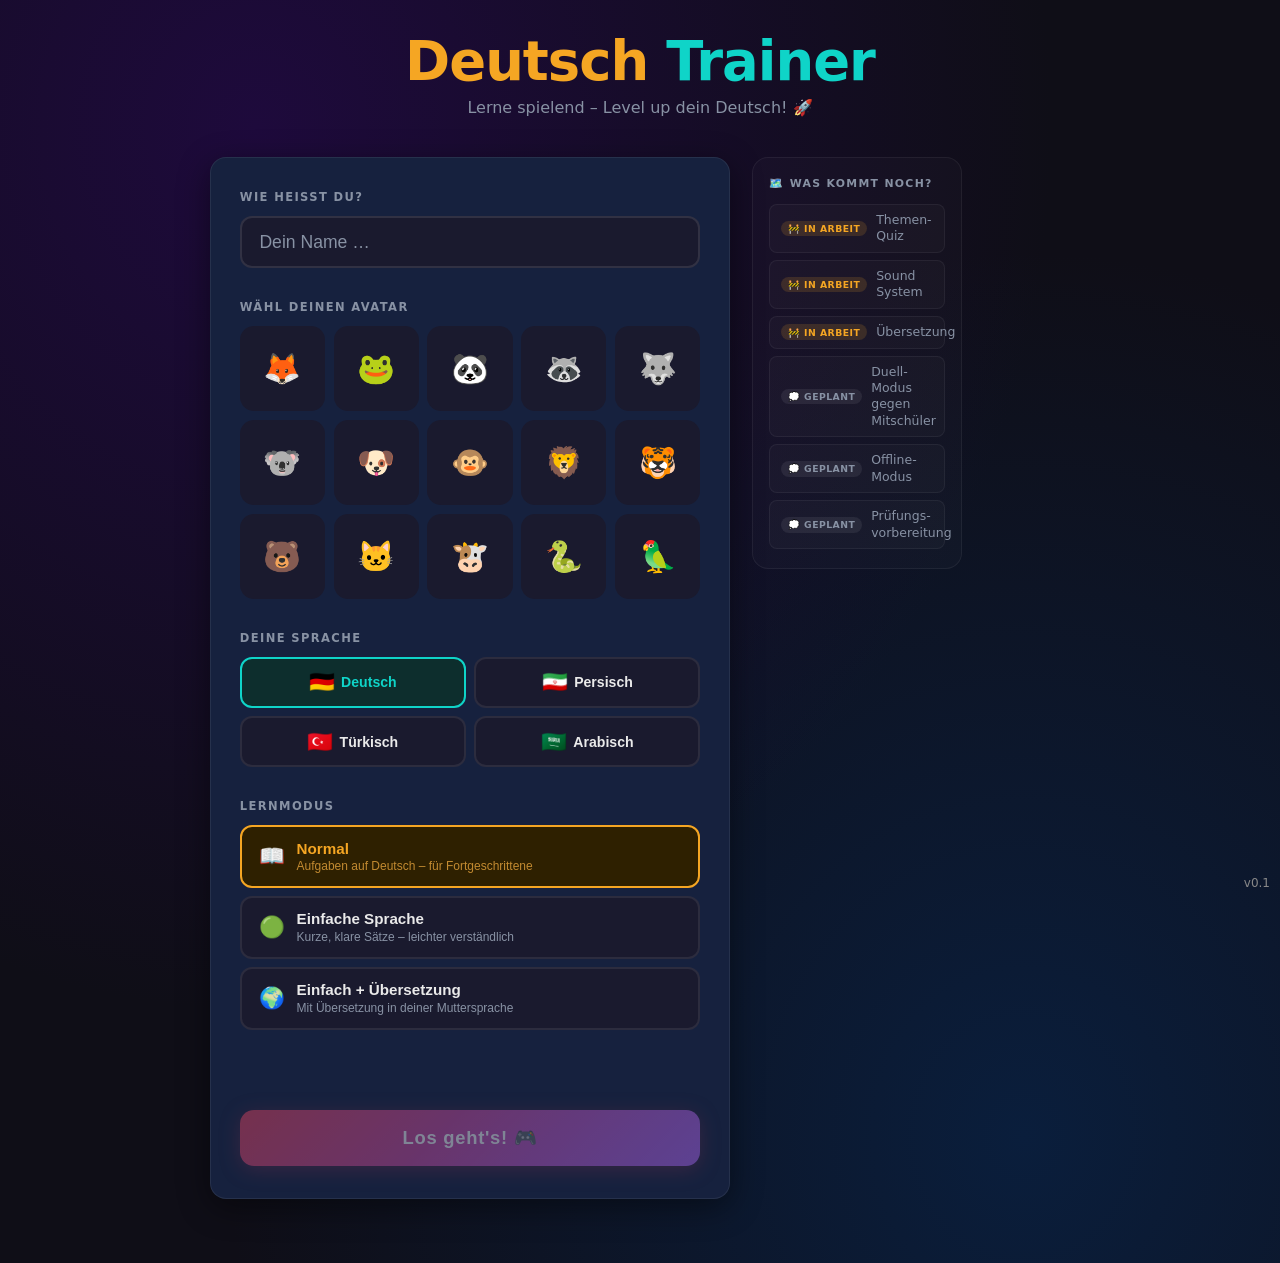
==== index.html @ 7c774718 "Add files via upload" ====
<!DOCTYPE html>
<html lang="de">
<head>
  <meta charset="UTF-8" />
  <meta name="viewport" content="width=device-width, initial-scale=1.0" />
  <title>Deutsch Trainer</title>
  <style>
    /* ── Reset & Basis ─────────────────────────────────────── */
    *, *::before, *::after { box-sizing: border-box; margin: 0; padding: 0; }

    .sr-only {
      position: absolute;
      width: 1px; height: 1px;
      padding: 0; margin: -1px;
      overflow: hidden;
      clip: rect(0,0,0,0);
      white-space: nowrap;
      border: 0;
    }

    :root {
      --c-bg:       #0f0e17;
      --c-surface:  #1a1a2e;
      --c-card:     #16213e;
      --c-accent1:  #e94560;
      --c-accent2:  #f5a623;
      --c-accent3:  #0fd4c8;
      --c-purple:   #a855f7;
      --c-text:     #eaeaea;
      --c-muted:    #8892a4;
      --radius:     16px;
      --shadow:     0 8px 32px rgba(0,0,0,.45);
    }

    body {
      min-height: 100vh;
      background: var(--c-bg);
      background-image:
        radial-gradient(ellipse at 20% 10%, #1e0a3c 0%, transparent 55%),
        radial-gradient(ellipse at 80% 90%, #0a1e3c 0%, transparent 55%);
      font-family: 'Segoe UI', system-ui, sans-serif;
      color: var(--c-text);
      display: flex;
      flex-direction: column;
      align-items: center;
      padding: 2rem 1rem 4rem;
    }

    /* ── Header ────────────────────────────────────────────── */
    .logo {
      font-size: clamp(2.2rem, 6vw, 3.4rem);
      font-weight: 900;
      letter-spacing: -1px;
      text-align: center;
      line-height: 1.1;
      margin-bottom: .4rem;
    }
    .logo span:nth-child(1) { color: var(--c-accent2); }
    .logo span:nth-child(2) { color: var(--c-accent1); }
    .logo span:nth-child(3) { color: var(--c-accent3); }

    .tagline {
      color: var(--c-muted);
      font-size: 1rem;
      margin-bottom: 2.5rem;
      text-align: center;
    }

    /* ── Karte ─────────────────────────────────────────────── */
    .card {
      background: var(--c-card);
      border: 1px solid rgba(255,255,255,.07);
      border-radius: var(--radius);
      box-shadow: var(--shadow);
      padding: 2rem 1.8rem;
      width: 100%;
      max-width: 520px;
      display: flex;
      flex-direction: column;
      gap: 2rem;
    }

    /* ── Abschnitt ─────────────────────────────────────────── */
    .section-label {
      font-size: .72rem;
      font-weight: 700;
      letter-spacing: .12em;
      text-transform: uppercase;
      color: var(--c-muted);
      margin-bottom: .75rem;
    }

    /* ── Namensfeld ────────────────────────────────────────── */
    .name-wrap { position: relative; }

    #nameInput {
      width: 100%;
      padding: .85rem 1.1rem;
      border-radius: 12px;
      border: 2px solid rgba(255,255,255,.1);
      background: var(--c-surface);
      color: var(--c-text);
      font-size: 1.1rem;
      font-weight: 600;
      outline: none;
      transition: border-color .2s;
    }
    #nameInput:focus { border-color: var(--c-purple); }
    #nameInput::placeholder { color: var(--c-muted); font-weight: 400; }

    /* ── Avatar-Grid ───────────────────────────────────────── */
    .avatar-grid {
      display: grid;
      grid-template-columns: repeat(5, 1fr);
      gap: .55rem;
    }

    .avatar-btn {
      aspect-ratio: 1;
      border: 2.5px solid transparent;
      border-radius: 14px;
      background: var(--c-surface);
      font-size: 1.9rem;
      cursor: pointer;
      display: flex;
      align-items: center;
      justify-content: center;
      transition: transform .15s, border-color .15s, background .15s;
      position: relative;
      user-select: none;
    }
    .avatar-btn:hover { transform: scale(1.12); background: #212140; }
    .avatar-btn.selected {
      border-color: var(--c-purple);
      background: #2a1a50;
      box-shadow: 0 0 0 3px rgba(168,85,247,.25);
    }
    .avatar-btn.selected::after {
      content: '✓';
      position: absolute;
      top: 2px;
      right: 5px;
      font-size: .6rem;
      color: var(--c-purple);
      font-weight: 700;
    }

    /* ── Sprache ───────────────────────────────────────────── */
    .lang-grid {
      display: grid;
      grid-template-columns: repeat(2, 1fr);
      gap: .55rem;
    }

    .lang-btn {
      padding: .7rem .5rem;
      border-radius: 12px;
      border: 2px solid rgba(255,255,255,.08);
      background: var(--c-surface);
      color: var(--c-text);
      font-size: .88rem;
      font-weight: 600;
      cursor: pointer;
      display: flex;
      align-items: center;
      justify-content: center;
      gap: .4rem;
      transition: border-color .15s, background .15s, transform .1s;
    }
    .lang-btn:hover { background: #212140; transform: translateY(-1px); }
    .lang-btn.selected {
      border-color: var(--c-accent3);
      background: #0d2e2d;
      color: var(--c-accent3);
    }
    .lang-flag { font-size: 1.3rem; }

    /* ── Modus ─────────────────────────────────────────────── */
    .modus-list {
      display: flex;
      flex-direction: column;
      gap: .5rem;
    }

    .modus-btn {
      padding: .8rem 1.1rem;
      border-radius: 12px;
      border: 2px solid rgba(255,255,255,.08);
      background: var(--c-surface);
      color: var(--c-text);
      font-size: .95rem;
      font-weight: 600;
      cursor: pointer;
      display: flex;
      align-items: center;
      gap: .7rem;
      transition: border-color .15s, background .15s;
      text-align: left;
    }
    .modus-btn:hover { background: #212140; }
    .modus-btn.selected {
      border-color: var(--c-accent2);
      background: #2e2000;
      color: var(--c-accent2);
    }
    .modus-icon { font-size: 1.3rem; flex-shrink: 0; }
    .modus-desc {
      font-size: .75rem;
      font-weight: 400;
      color: var(--c-muted);
      margin-top: .15rem;
    }
    .modus-btn.selected .modus-desc { color: #c28a30; }
    .modus-text { display: flex; flex-direction: column; }

    /* ── Start-Button ──────────────────────────────────────── */
    #startBtn {
      width: 100%;
      padding: 1.05rem;
      border: none;
      border-radius: 14px;
      background: linear-gradient(135deg, var(--c-accent1), var(--c-purple));
      color: #fff;
      font-size: 1.15rem;
      font-weight: 800;
      letter-spacing: .04em;
      cursor: pointer;
      box-shadow: 0 4px 20px rgba(233,69,96,.35);
      transition: transform .15s, box-shadow .15s, opacity .15s;
      position: relative;
      overflow: hidden;
    }
    #startBtn::after {
      content: '';
      position: absolute;
      inset: 0;
      background: linear-gradient(135deg, transparent 40%, rgba(255,255,255,.12));
    }
    #startBtn:hover { transform: translateY(-2px); box-shadow: 0 8px 28px rgba(233,69,96,.45); }
    #startBtn:active { transform: translateY(0); }
    #startBtn:disabled { opacity: .45; cursor: not-allowed; transform: none; }
    #startBtn.inaktiv  { opacity: .45; cursor: not-allowed; transform: none; }

    /* ── Fehler-Meldung ────────────────────────────────────── */
    #errorMsg {
      color: var(--c-accent1);
      font-size: .85rem;
      font-weight: 600;
      text-align: center;
      min-height: 1.2em;
    }

    /* ── Haupt-Layout (2 Spalten) ───────────────────────────── */
    .haupt-layout {
      display: flex;
      flex-direction: row;
      align-items: flex-start;
      gap: 1.4rem;
      width: 100%;
      max-width: 860px;
    }
    .haupt-layout .card {
      flex: 1;
      min-width: 0;
    }

    /* ── Roadmap-Panel ──────────────────────────────────────── */
    .roadmap-panel {
      flex-shrink: 0;
      width: 210px;
      background: rgba(255,255,255,.02);
      border: 1px solid rgba(255,255,255,.06);
      border-radius: var(--radius);
      padding: 1.2rem 1rem;
      position: sticky;
      top: 1.5rem;
    }
    .roadmap-titel {
      font-size: .68rem;
      font-weight: 700;
      letter-spacing: .12em;
      text-transform: uppercase;
      color: var(--c-muted);
      margin-bottom: .85rem;
    }
    .roadmap-liste {
      display: flex;
      flex-direction: column;
      gap: .45rem;
    }
    .roadmap-item {
      display: flex;
      align-items: center;
      gap: .55rem;
      background: rgba(255,255,255,.025);
      border: 1px solid rgba(255,255,255,.055);
      border-radius: 8px;
      padding: .45rem .65rem;
    }
    .roadmap-badge {
      font-size: .58rem;
      font-weight: 700;
      letter-spacing: .05em;
      text-transform: uppercase;
      border-radius: 99px;
      padding: .15rem .45rem;
      white-space: nowrap;
      flex-shrink: 0;
    }
    .badge-arbeit  { background: rgba(245,166,35,.15);  color: #f5a623; }
    .badge-geplant { background: rgba(255,255,255,.07); color: #8892a4; }
    .roadmap-label {
      font-size: .78rem;
      color: #8892a4;
      line-height: 1.3;
    }

    /* ── Responsiv ─────────────────────────────────────────── */
    @media (max-width: 680px) {
      .haupt-layout {
        flex-direction: column;
        align-items: stretch;
      }
      .roadmap-panel {
        width: auto;
        position: static;
      }
    }
    @media (max-width: 380px) {
      .avatar-grid { grid-template-columns: repeat(5, 1fr); gap: .35rem; }
      .avatar-btn  { font-size: 1.5rem; border-radius: 10px; }
    }
  </style>
</head>
<body>

  <div class="logo">
    <span>Deutsch</span><span>&nbsp;</span><span>Trainer</span>
  </div>
  <p class="tagline">Lerne spielend – Level up dein Deutsch! 🚀</p>

  <div class="haupt-layout">

    <!-- Linke Spalte: Formular ──────────────────────────────── -->
    <div class="card">

      <!-- ① Name ──────────────────────────────────────────────── -->
      <div>
        <p class="section-label">Wie heißt du?</p>
        <div class="name-wrap">
          <label for="nameInput" class="sr-only">Dein Name</label>
          <input
            id="nameInput"
            type="text"
            maxlength="20"
            placeholder="Dein Name …"
            autocomplete="off"
            spellcheck="false"
          />
        </div>
      </div>

      <!-- ② Avatar ────────────────────────────────────────────── -->
      <div>
        <p class="section-label">Wähl deinen Avatar</p>
        <div class="avatar-grid" id="avatarGrid">
          <!-- wird per JS befüllt -->
        </div>
      </div>

      <!-- ③ Sprache ────────────────────────────────────────────── -->
      <div>
        <p class="section-label">Deine Sprache</p>
        <div class="lang-grid" id="langGrid">
          <!-- wird per JS befüllt -->
        </div>
      </div>

      <!-- ④ Modus ──────────────────────────────────────────────── -->
      <div>
        <p class="section-label">Lernmodus</p>
        <div class="modus-list" id="modusList">
          <!-- wird per JS befüllt -->
        </div>
      </div>

      <!-- Fehler -->
      <p id="errorMsg"></p>

      <!-- ⑤ Start ──────────────────────────────────────────────── -->
      <button id="startBtn" class="inaktiv">Los geht's! 🎮</button>

    </div>

    <!-- Rechte Spalte: Roadmap ──────────────────────────────── -->
    <div class="roadmap-panel">
      <p class="roadmap-titel">🗺️ Was kommt noch?</p>
      <div class="roadmap-liste">
        <div class="roadmap-item">
          <span class="roadmap-badge badge-arbeit">🚧 In Arbeit</span>
          <span class="roadmap-label">Themen-Quiz</span>
        </div>
        <div class="roadmap-item">
          <span class="roadmap-badge badge-arbeit">🚧 In Arbeit</span>
          <span class="roadmap-label">Sound System</span>
        </div>
        <div class="roadmap-item">
          <span class="roadmap-badge badge-arbeit">🚧 In Arbeit</span>
          <span class="roadmap-label">Übersetzung</span>
        </div>
        <div class="roadmap-item">
          <span class="roadmap-badge badge-geplant">💭 Geplant</span>
          <span class="roadmap-label">Duell-Modus gegen Mitschüler</span>
        </div>
        <div class="roadmap-item">
          <span class="roadmap-badge badge-geplant">💭 Geplant</span>
          <span class="roadmap-label">Offline-Modus</span>
        </div>
        <div class="roadmap-item">
          <span class="roadmap-badge badge-geplant">💭 Geplant</span>
          <span class="roadmap-label">Prüfungs&shy;vorbereitung</span>
        </div>
      </div>
    </div>

  </div>

  <script src="js/storage.js"></script>
  <script>
    // ── Daten ──────────────────────────────────────────────────
    const AVATARE = [
      { id: 'fuchs',     emoji: '🦊', label: 'Fuchs'    },
      { id: 'frosch',    emoji: '🐸', label: 'Frosch'   },
      { id: 'panda',     emoji: '🐼', label: 'Panda'    },
      { id: 'waschbaer', emoji: '🦝', label: 'Waschbär' },
      { id: 'wolf',      emoji: '🐺', label: 'Wolf'     },
      { id: 'koala',     emoji: '🐨', label: 'Koala'    },
      { id: 'hund',      emoji: '🐶', label: 'Hund'     },
      { id: 'affe',      emoji: '🐵', label: 'Affe'     },
      { id: 'loewe',     emoji: '🦁', label: 'Löwe'     },
      { id: 'tiger',     emoji: '🐯', label: 'Tiger'    },
      { id: 'baer',      emoji: '🐻', label: 'Bär'      },
      { id: 'katze',     emoji: '🐱', label: 'Katze'    },
      { id: 'kuh',       emoji: '🐮', label: 'Kuh'      },
      { id: 'schlange',  emoji: '🐍', label: 'Schlange' },
      { id: 'papagei',   emoji: '🦜', label: 'Papagei'  },
    ];

    const SPRACHEN = [
      { id: 'de', flag: '🇩🇪', label: 'Deutsch'  },
      { id: 'fa', flag: '🇮🇷', label: 'Persisch' },
      { id: 'tr', flag: '🇹🇷', label: 'Türkisch' },
      { id: 'ar', flag: '🇸🇦', label: 'Arabisch' },
    ];

    const MODI = [
      {
        id:    'normal',
        icon:  '📖',
        label: 'Normal',
        desc:  'Aufgaben auf Deutsch – für Fortgeschrittene',
      },
      {
        id:    'einfach',
        icon:  '🟢',
        label: 'Einfache Sprache',
        desc:  'Kurze, klare Sätze – leichter verständlich',
      },
      {
        id:    'tap',
        icon:  '🌍',
        label: 'Einfach + Übersetzung',
        desc:  'Mit Übersetzung in deiner Muttersprache',
      },
    ];

    // ── Zustand ────────────────────────────────────────────────
    let gewaehlterAvatar  = null;
    let gewaehlteSprache = 'de';
    let gewaehlterModus   = 'normal';

    // ── Elemente ───────────────────────────────────────────────
    const nameInput  = document.getElementById('nameInput');
    const errorMsg   = document.getElementById('errorMsg');
    const startBtn   = document.getElementById('startBtn');

    // ── Avatar-Grid rendern ────────────────────────────────────
    const avatarGrid = document.getElementById('avatarGrid');
    AVATARE.forEach(av => {
      const btn = document.createElement('button');
      btn.className   = 'avatar-btn';
      btn.textContent = av.emoji;
      btn.title       = av.label;
      btn.dataset.id  = av.id;
      btn.addEventListener('click', () => waehleAvatar(av.id));
      avatarGrid.appendChild(btn);
    });

    function waehleAvatar(id) {
      gewaehlterAvatar = id;
      avatarGrid.querySelectorAll('.avatar-btn').forEach(b => {
        b.classList.toggle('selected', b.dataset.id === id);
      });
      pruefeFormular();
    }

    // ── Sprach-Grid rendern ────────────────────────────────────
    const langGrid = document.getElementById('langGrid');
    SPRACHEN.forEach(sp => {
      const btn = document.createElement('button');
      btn.className   = 'lang-btn' + (sp.id === 'de' ? ' selected' : '');
      btn.dataset.id  = sp.id;
      btn.innerHTML   = `<span class="lang-flag">${sp.flag}</span>${sp.label}`;
      btn.addEventListener('click', () => waehleSprache(sp.id));
      langGrid.appendChild(btn);
    });

    function waehleSprache(id) {
      gewaehlteSprache = id;
      langGrid.querySelectorAll('.lang-btn').forEach(b => {
        b.classList.toggle('selected', b.dataset.id === id);
      });
    }

    // ── Modus-Liste rendern ────────────────────────────────────
    const modusList = document.getElementById('modusList');
    MODI.forEach(m => {
      const btn = document.createElement('button');
      btn.className   = 'modus-btn' + (m.id === 'normal' ? ' selected' : '');
      btn.dataset.id  = m.id;
      btn.innerHTML   = `
        <span class="modus-icon">${m.icon}</span>
        <span class="modus-text">
          ${m.label}
          <span class="modus-desc">${m.desc}</span>
        </span>`;
      btn.addEventListener('click', () => waehleModus(m.id));
      modusList.appendChild(btn);
    });

    function waehleModus(id) {
      gewaehlterModus = id;
      modusList.querySelectorAll('.modus-btn').forEach(b => {
        b.classList.toggle('selected', b.dataset.id === id);
      });
    }

    // ── Formular-Validierung ───────────────────────────────────
    function pruefeFormular() {
      const nameOk   = nameInput.value.trim().length >= 2;
      const avatarOk = gewaehlterAvatar !== null;
      startBtn.classList.toggle('inaktiv', !(nameOk && avatarOk));
      if (nameInput.value.trim().length === 1) {
        errorMsg.textContent = 'Name muss mindestens 2 Zeichen haben.';
      } else {
        errorMsg.textContent = '';
      }
    }

    nameInput.addEventListener('input', pruefeFormular);

    // ── Vorhandene Daten laden ─────────────────────────────────
    (function ladeGespeicherteDaten() {
      try {
        const spieler = spielerLaden();
        if (spieler.name && spieler.name !== 'Spieler') {
          nameInput.value = spieler.name;
        }
        if (spieler.avatar && spieler.avatar !== 'default') {
          waehleAvatar(spieler.avatar);
        }
        const sprache = spracheLaden();
        waehleSprache(sprache.sprache || 'de');
        if (spieler.sprachModus) {
          waehleModus(spieler.sprachModus);
        }
        pruefeFormular();
      } catch (err) {
        console.error('[index] Fehler beim Laden der gespeicherten Daten:', err);
      }
    })();

    // ── Start ──────────────────────────────────────────────────
    console.log('[index] Click-Handler wird registriert …');
    startBtn.addEventListener('click', () => {
      console.log('[index] Button geklickt');
      const name = nameInput.value.trim();
      if (name.length < 2) {
        errorMsg.textContent = 'Bitte gib deinen Namen ein (mind. 2 Zeichen).';
        nameInput.focus();
        return;
      }
      if (!gewaehlterAvatar) {
        errorMsg.textContent = 'Bitte wähle einen Avatar aus!';
        return;
      }

      errorMsg.textContent = '';

      try {
        console.log('[index] Speichere …');
        spielerSpeichern({
          name,
          avatar:      gewaehlterAvatar,
          sprachModus: gewaehlterModus,
        });
        spracheSpeichern({
          sprache: gewaehlteSprache,
          modus:   gewaehlterModus,
        });
        console.log('[index] Gespeichert! Weiterleitung zu app.html …');
      } catch (err) {
        console.error('[index] Fehler beim Speichern:', err);
        errorMsg.textContent = 'Fehler beim Speichern – bitte F12 → Console öffnen.';
        return;
      }

      startBtn.textContent = '⏳ Lade …';
      startBtn.disabled    = true;

      setTimeout(() => {
        window.location.href = 'app.html';
      }, 300);
    });
  </script>
  <span style="font-size:12px;color:#888;position:fixed;bottom:10px;right:10px;pointer-events:none;">v0.1</span>

</body>
</html>
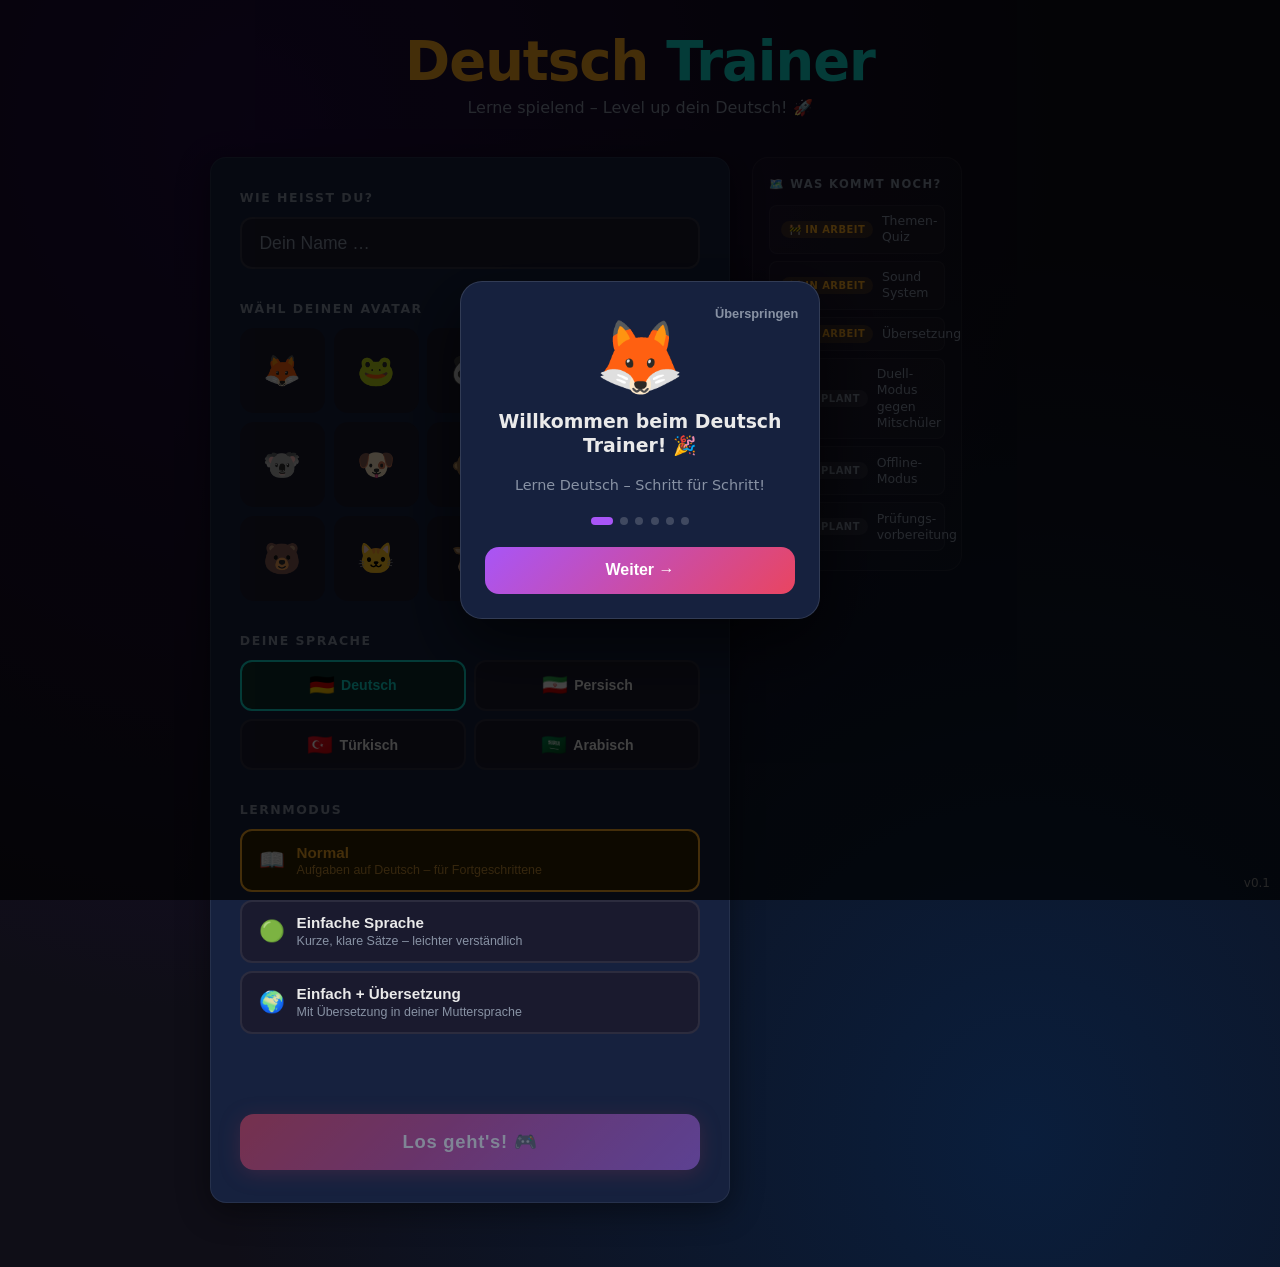
==== commit df0d95f7: "Add files via upload" ====
--- a/index.html
+++ b/index.html
@@ -34,6 +34,8 @@
 
     body {
       min-height: 100vh;
+      overflow-x: hidden;
+      -webkit-tap-highlight-color: transparent;
       background: var(--c-bg);
       background-image:
         radial-gradient(ellipse at 20% 10%, #1e0a3c 0%, transparent 55%),
@@ -82,7 +84,7 @@
 
     /* ── Abschnitt ─────────────────────────────────────────── */
     .section-label {
-      font-size: .72rem;
+      font-size: .78rem;
       font-weight: 700;
       letter-spacing: .12em;
       text-transform: uppercase;
@@ -205,7 +207,7 @@
     }
     .modus-icon { font-size: 1.3rem; flex-shrink: 0; }
     .modus-desc {
-      font-size: .75rem;
+      font-size: .78rem;
       font-weight: 400;
       color: var(--c-muted);
       margin-top: .15rem;
@@ -276,7 +278,7 @@
       top: 1.5rem;
     }
     .roadmap-titel {
-      font-size: .68rem;
+      font-size: .72rem;
       font-weight: 700;
       letter-spacing: .12em;
       text-transform: uppercase;
@@ -298,12 +300,12 @@
       padding: .45rem .65rem;
     }
     .roadmap-badge {
-      font-size: .58rem;
+      font-size: .62rem;
       font-weight: 700;
       letter-spacing: .05em;
       text-transform: uppercase;
       border-radius: 99px;
-      padding: .15rem .45rem;
+      padding: .2rem .5rem;
       white-space: nowrap;
       flex-shrink: 0;
     }
@@ -313,6 +315,160 @@
       font-size: .78rem;
       color: #8892a4;
       line-height: 1.3;
+    }
+
+    /* ── Tutorial Slides ────────────────────────────────────── */
+    #tut-overlay {
+      position: fixed; inset: 0;
+      background: rgba(0,0,0,.72);
+      z-index: 9000;
+      display: flex; align-items: center; justify-content: center;
+      padding: 1.5rem;
+      animation: tut-ein .3s ease;
+    }
+    @keyframes tut-ein { from { opacity: 0; } to { opacity: 1; } }
+
+    #tut-modal {
+      background: var(--c-card);
+      border: 1px solid rgba(255,255,255,.12);
+      border-radius: 22px;
+      padding: 1.8rem 1.5rem 1.5rem;
+      max-width: 360px; width: 100%;
+      display: flex; flex-direction: column; align-items: center;
+      gap: 1rem;
+      box-shadow: 0 24px 64px rgba(0,0,0,.65);
+      position: relative;
+    }
+    .tut-skip {
+      position: absolute; top: .6rem; right: .6rem;
+      background: none; border: none;
+      color: var(--c-muted); font-size: .8rem; font-weight: 600;
+      cursor: pointer; padding: .5rem .7rem; border-radius: 99px;
+      min-height: 44px; min-width: 44px;
+      display: inline-flex; align-items: center; justify-content: center;
+      transition: color .15s;
+    }
+    .tut-skip:hover { color: var(--c-text); }
+    .tut-emoji { font-size: 4.5rem; line-height: 1; margin-top: .6rem; }
+    .tut-titel {
+      font-size: 1.18rem; font-weight: 900;
+      text-align: center; line-height: 1.3;
+      color: var(--c-text);
+    }
+    .tut-desc {
+      font-size: .9rem; color: var(--c-muted);
+      text-align: center; line-height: 1.65;
+    }
+    .tut-dots { display: flex; gap: .45rem; margin-top: .2rem; }
+    .tut-dot {
+      height: 8px; border-radius: 99px;
+      background: rgba(255,255,255,.18); width: 8px;
+      transition: width .25s ease, background .25s ease;
+    }
+    .tut-dot.aktiv { width: 22px; background: var(--c-purple); }
+    .tut-weiter {
+      width: 100%; padding: .9rem;
+      border: none; border-radius: 14px;
+      background: linear-gradient(135deg, var(--c-purple), var(--c-accent1));
+      color: #fff; font-size: 1rem; font-weight: 800;
+      cursor: pointer; margin-top: .4rem;
+      transition: transform .15s, opacity .15s;
+    }
+    .tut-weiter:hover { transform: translateY(-1px); opacity: .9; }
+
+    /* ── Tutorial Slide 2 – Sprachauswahl ───────────────────── */
+    .tut-sprache {
+      width: 100%;
+      display: flex; flex-direction: column;
+      gap: .6rem;
+    }
+    .tut-sprache-intro {
+      font-size: .8rem; color: var(--c-muted);
+      text-align: center;
+    }
+    .tut-modi { display: flex; flex-direction: column; gap: .38rem; width: 100%; }
+    .tut-modi-karte {
+      display: flex; align-items: flex-start; gap: .55rem;
+      background: rgba(255,255,255,.05);
+      border: 1px solid rgba(255,255,255,.11);
+      border-radius: 10px;
+      padding: .5rem .65rem;
+    }
+    .tut-modi-icon { font-size: 1.1rem; flex-shrink: 0; line-height: 1.5; }
+    .tut-modi-titel { font-size: .82rem; font-weight: 700; color: var(--c-text); }
+    .tut-modi-desc {
+      font-size: .75rem; color: var(--c-muted);
+      margin-top: .08rem; line-height: 1.3;
+    }
+    .tut-flaggen-label {
+      font-size: .78rem; color: var(--c-muted);
+      text-align: center; margin-top: .1rem;
+    }
+    .tut-flaggen {
+      display: flex; justify-content: center;
+      gap: .35rem; width: 100%; flex-wrap: nowrap;
+    }
+    .tut-flag-btn {
+      flex: 1;
+      display: flex; flex-direction: column; align-items: center; gap: .15rem;
+      background: rgba(255,255,255,.06);
+      border: 1px solid rgba(255,255,255,.11);
+      border-radius: 9px;
+      padding: .4rem .1rem;
+    }
+    .tut-flag-emoji { font-size: 1.25rem; line-height: 1; }
+    .tut-flag-name {
+      font-size: .65rem; color: var(--c-muted);
+      font-weight: 600; white-space: nowrap;
+    }
+
+    /* ── Tutorial Slide – Themen-Quiz ──────────────────────── */
+    .tut-themen-slide #tut-modal {
+      border: 1.5px solid rgba(168,85,247,.45);
+      box-shadow: 0 0 28px rgba(168,85,247,.18), 0 0 60px rgba(168,85,247,.07);
+    }
+    .tut-themen-wrap {
+      width: 100%;
+      display: flex; flex-direction: column;
+      gap: .55rem;
+    }
+    .tut-themen-intro {
+      font-size: .8rem; color: var(--c-muted);
+      text-align: center; line-height: 1.4;
+    }
+    .tut-themen-grid {
+      display: grid;
+      grid-template-columns: repeat(3, 1fr);
+      gap: .4rem;
+      width: 100%;
+    }
+    .tut-themen-chip {
+      display: flex; flex-direction: column;
+      align-items: center; gap: .15rem;
+      border-radius: 10px;
+      padding: .5rem .25rem;
+      border: 1px solid rgba(255,255,255,.12);
+      text-align: center;
+    }
+    .tut-themen-chip-icon { font-size: 1.15rem; line-height: 1; }
+    .tut-themen-chip-name {
+      font-size: .68rem; font-weight: 700;
+      line-height: 1.2;
+    }
+    .tut-themen-chip:nth-child(1) { background: rgba(233,69,96,.12); color: #ff6b8a; }
+    .tut-themen-chip:nth-child(2) { background: rgba(15,212,200,.10); color: var(--c-accent3); }
+    .tut-themen-chip:nth-child(3) { background: rgba(245,166,35,.10); color: var(--c-accent2); }
+    .tut-themen-chip:nth-child(4) { background: rgba(168,85,247,.10); color: var(--c-purple); }
+    .tut-themen-chip:nth-child(5) { background: rgba(59,130,246,.10); color: #60a5fa; }
+    .tut-themen-chip:nth-child(6) { background: rgba(34,197,94,.10); color: #4ade80; }
+    .tut-themen-tipp {
+      font-size: .72rem; color: var(--c-muted);
+      text-align: center; line-height: 1.4;
+      margin-top: .15rem;
+      padding: .4rem .5rem;
+      background: rgba(168,85,247,.06);
+      border: 1px solid rgba(168,85,247,.18);
+      border-radius: 8px;
     }
 
     /* ── Responsiv ─────────────────────────────────────────── */
@@ -425,7 +581,7 @@
 
   </div>
 
-  <script src="js/storage.js"></script>
+  <script src="js/storage.js?v=0.2"></script>
   <script>
     // ── Daten ──────────────────────────────────────────────────
     const AVATARE = [
@@ -559,6 +715,9 @@
 
     nameInput.addEventListener('input', pruefeFormular);
 
+    // ── Migration zuerst ausführen ─────────────────────────────
+    if (typeof migrieren === 'function') migrieren();
+
     // ── Vorhandene Daten laden ─────────────────────────────────
     (function ladeGespeicherteDaten() {
       try {
@@ -622,8 +781,151 @@
         window.location.href = 'app.html';
       }, 300);
     });
+
+
+    // ── Tutorial Slides ───────────────────────────────────────
+    (function() {
+      if (localStorage.getItem('dt_tutorial')) return; // bereits gesehen
+
+      const SLIDES = [
+        {
+          emoji: '🦊',
+          titel: 'Willkommen beim Deutsch Trainer! 🎉',
+          desc:  'Lerne Deutsch – Schritt für Schritt!',
+        },
+        {
+          emoji:     '🌍',
+          titel:     'Wähle deine Sprache!',
+          hideEmoji: true,
+          html: `<div class="tut-sprache">
+            <p class="tut-sprache-intro">Deutsch lernen auf deiner Sprache!</p>
+            <div class="tut-modi">
+              <div class="tut-modi-karte">
+                <span class="tut-modi-icon">🎓</span>
+                <div>
+                  <div class="tut-modi-titel">Normal</div>
+                  <div class="tut-modi-desc">Für Deutsch-Muttersprachler</div>
+                </div>
+              </div>
+              <div class="tut-modi-karte">
+                <span class="tut-modi-icon">🟢</span>
+                <div>
+                  <div class="tut-modi-titel">Einfache Sprache</div>
+                  <div class="tut-modi-desc">Für Nicht-Muttersprachler – einfachere Erklärungen, kürzere Sätze</div>
+                </div>
+              </div>
+              <div class="tut-modi-karte">
+                <span class="tut-modi-icon">🌍</span>
+                <div>
+                  <div class="tut-modi-titel">+ Übersetzung</div>
+                  <div class="tut-modi-desc">Tippe auf jedes Wort und sieh die Übersetzung in deiner Sprache!</div>
+                </div>
+              </div>
+            </div>
+            <p class="tut-flaggen-label">Wähle unten deine Muttersprache:</p>
+            <div class="tut-flaggen">
+              <div class="tut-flag-btn"><span class="tut-flag-emoji">🇩🇪</span><span class="tut-flag-name">Deutsch</span></div>
+              <div class="tut-flag-btn"><span class="tut-flag-emoji">🇮🇷</span><span class="tut-flag-name">Persisch</span></div>
+              <div class="tut-flag-btn"><span class="tut-flag-emoji">🇹🇷</span><span class="tut-flag-name">Türkisch</span></div>
+              <div class="tut-flag-btn"><span class="tut-flag-emoji">🇸🇦</span><span class="tut-flag-name">Arabisch</span></div>
+            </div>
+          </div>`,
+        },
+        {
+          emoji: '⭐',
+          titel: 'Sammle XP und steige auf!',
+          desc:  'Je mehr du übst, desto höher dein Level!',
+        },
+        {
+          emoji: '❤️',
+          titel: 'Pass auf deine Herzen auf!',
+          desc:  'Bei 3 richtigen in Folge bekommst du ein Herz zurück!',
+        },
+        {
+          emoji:     '📚',
+          titel:     'Themen-Quiz – Gezielt üben!',
+          hideEmoji: true,
+          klasse:    'tut-themen-slide',
+          html: `<div class="tut-themen-wrap">
+            <p class="tut-themen-intro">Übe gezielt mit <strong>24 Themen</strong> aus 6 Bereichen:</p>
+            <div class="tut-themen-grid">
+              <div class="tut-themen-chip">
+                <span class="tut-themen-chip-icon">✏️</span>
+                <span class="tut-themen-chip-name">Wortarten</span>
+              </div>
+              <div class="tut-themen-chip">
+                <span class="tut-themen-chip-icon">⏳</span>
+                <span class="tut-themen-chip-name">Zeitformen</span>
+              </div>
+              <div class="tut-themen-chip">
+                <span class="tut-themen-chip-icon">📦</span>
+                <span class="tut-themen-chip-name">Fälle</span>
+              </div>
+              <div class="tut-themen-chip">
+                <span class="tut-themen-chip-icon">🔤</span>
+                <span class="tut-themen-chip-name">Recht&shy;schreibung</span>
+              </div>
+              <div class="tut-themen-chip">
+                <span class="tut-themen-chip-icon">💬</span>
+                <span class="tut-themen-chip-name">Wortschatz</span>
+              </div>
+              <div class="tut-themen-chip">
+                <span class="tut-themen-chip-icon">📖</span>
+                <span class="tut-themen-chip-name">Text&shy;verständnis</span>
+              </div>
+            </div>
+            <div class="tut-themen-tipp">💡 Jedes Thema startet mit einer <strong>Theorie-Seite</strong> – so lernst du die Regeln, bevor du übst!</div>
+          </div>`,
+        },
+        {
+          emoji: '🌍',
+          titel: 'Wähle deine Welt und leg los!',
+          desc:  'Schalte neue Welten frei – je besser du wirst!',
+        },
+      ];
+
+      let aktiv = 0;
+      const overlay = document.createElement('div');
+      overlay.id = 'tut-overlay';
+
+      function schliessen(mitTour) {
+        localStorage.setItem('dt_tutorial', mitTour ? 'tour' : 'done');
+        overlay.remove();
+      }
+
+      function zeige(i) {
+        const s    = SLIDES[i];
+        const letzt = i === SLIDES.length - 1;
+        const dots  = SLIDES.map((_, j) =>
+          `<div class="tut-dot${j === i ? ' aktiv' : ''}"></div>`
+        ).join('');
+
+        overlay.className = s.klasse || '';
+        overlay.innerHTML = `
+          <div id="tut-modal">
+            ${i === 0 ? '<button class="tut-skip">Überspringen</button>' : ''}
+            ${s.hideEmoji ? '' : '<div class="tut-emoji">' + s.emoji + '</div>'}
+            <p class="tut-titel">${s.titel}</p>
+            ${s.html !== undefined ? s.html : '<p class="tut-desc">' + s.desc + '</p>'}
+            <div class="tut-dots">${dots}</div>
+            <button class="tut-weiter">${letzt ? 'Los geht\'s! 🎮' : 'Weiter →'}</button>
+          </div>`;
+
+        overlay.querySelector('.tut-skip')
+          ?.addEventListener('click', () => schliessen(false));
+        overlay.querySelector('.tut-weiter')
+          .addEventListener('click', () => {
+            if (letzt) schliessen(true);
+            else        zeige(++aktiv);
+          });
+      }
+
+      zeige(0);
+      document.body.appendChild(overlay);
+    })();
   </script>
   <span style="font-size:12px;color:#888;position:fixed;bottom:10px;right:10px;pointer-events:none;">v0.1</span>
 
+
 </body>
 </html>
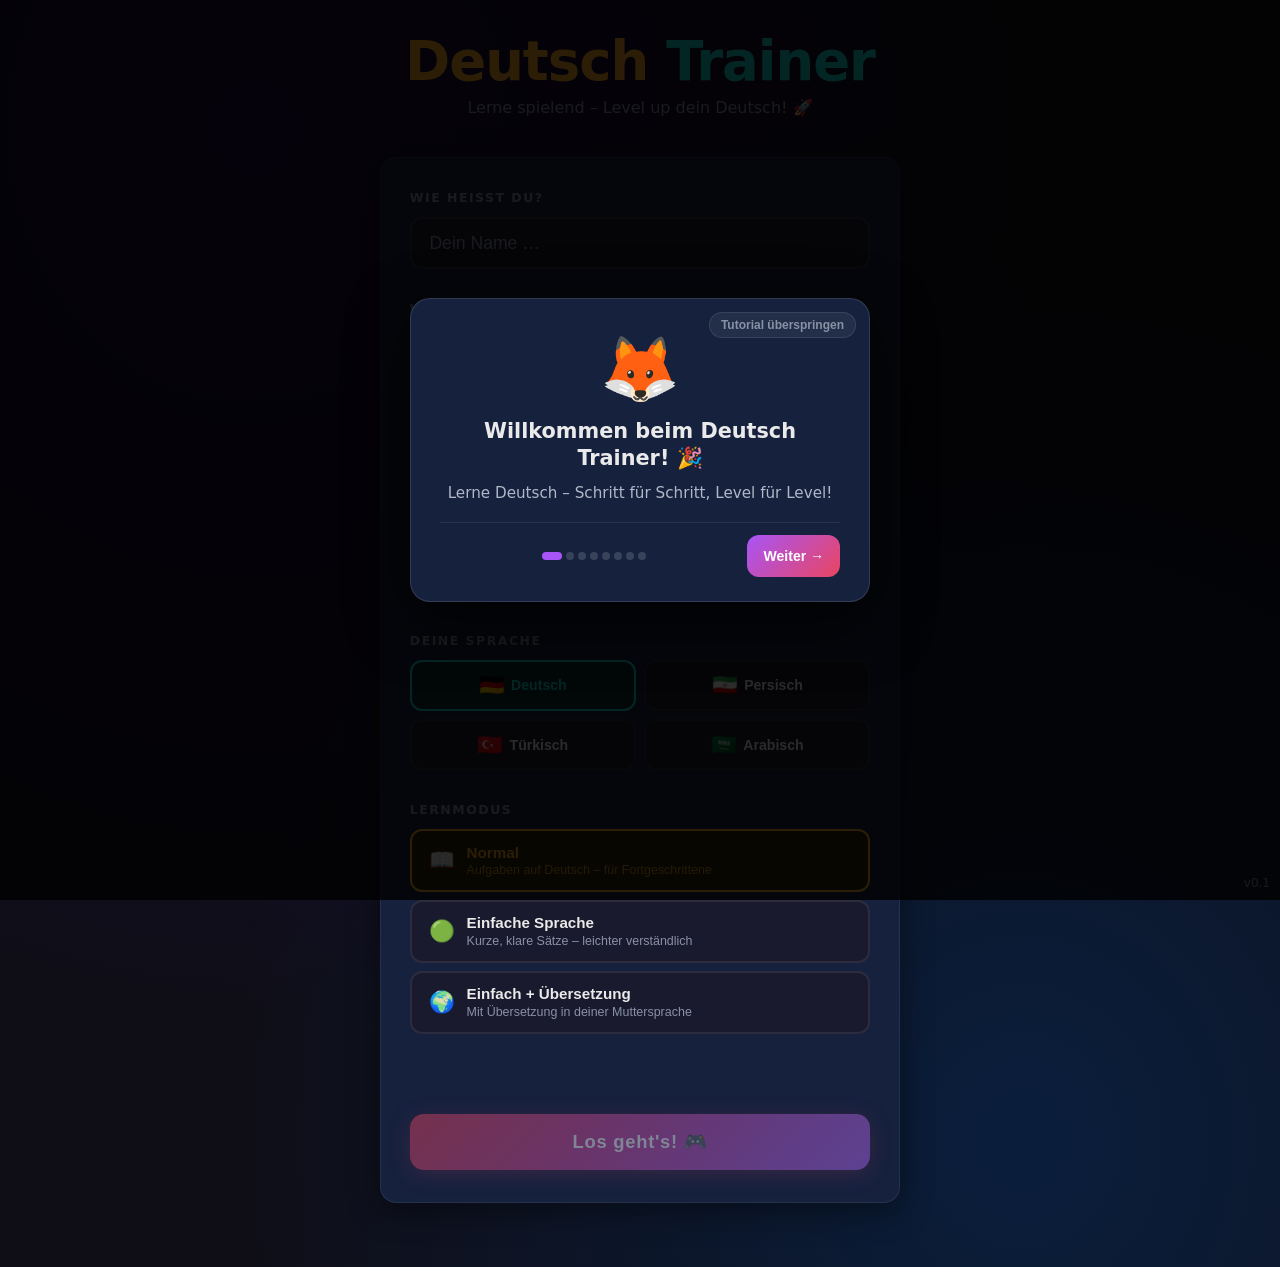
==== commit 42ba2b4c: "Add files via upload" ====
--- a/index.html
+++ b/index.html
@@ -252,236 +252,8 @@
       min-height: 1.2em;
     }
 
-    /* ── Haupt-Layout (2 Spalten) ───────────────────────────── */
-    .haupt-layout {
-      display: flex;
-      flex-direction: row;
-      align-items: flex-start;
-      gap: 1.4rem;
-      width: 100%;
-      max-width: 860px;
-    }
-    .haupt-layout .card {
-      flex: 1;
-      min-width: 0;
-    }
-
-    /* ── Roadmap-Panel ──────────────────────────────────────── */
-    .roadmap-panel {
-      flex-shrink: 0;
-      width: 210px;
-      background: rgba(255,255,255,.02);
-      border: 1px solid rgba(255,255,255,.06);
-      border-radius: var(--radius);
-      padding: 1.2rem 1rem;
-      position: sticky;
-      top: 1.5rem;
-    }
-    .roadmap-titel {
-      font-size: .72rem;
-      font-weight: 700;
-      letter-spacing: .12em;
-      text-transform: uppercase;
-      color: var(--c-muted);
-      margin-bottom: .85rem;
-    }
-    .roadmap-liste {
-      display: flex;
-      flex-direction: column;
-      gap: .45rem;
-    }
-    .roadmap-item {
-      display: flex;
-      align-items: center;
-      gap: .55rem;
-      background: rgba(255,255,255,.025);
-      border: 1px solid rgba(255,255,255,.055);
-      border-radius: 8px;
-      padding: .45rem .65rem;
-    }
-    .roadmap-badge {
-      font-size: .62rem;
-      font-weight: 700;
-      letter-spacing: .05em;
-      text-transform: uppercase;
-      border-radius: 99px;
-      padding: .2rem .5rem;
-      white-space: nowrap;
-      flex-shrink: 0;
-    }
-    .badge-arbeit  { background: rgba(245,166,35,.15);  color: #f5a623; }
-    .badge-geplant { background: rgba(255,255,255,.07); color: #8892a4; }
-    .roadmap-label {
-      font-size: .78rem;
-      color: #8892a4;
-      line-height: 1.3;
-    }
-
-    /* ── Tutorial Slides ────────────────────────────────────── */
-    #tut-overlay {
-      position: fixed; inset: 0;
-      background: rgba(0,0,0,.72);
-      z-index: 9000;
-      display: flex; align-items: center; justify-content: center;
-      padding: 1.5rem;
-      animation: tut-ein .3s ease;
-    }
-    @keyframes tut-ein { from { opacity: 0; } to { opacity: 1; } }
-
-    #tut-modal {
-      background: var(--c-card);
-      border: 1px solid rgba(255,255,255,.12);
-      border-radius: 22px;
-      padding: 1.8rem 1.5rem 1.5rem;
-      max-width: 360px; width: 100%;
-      display: flex; flex-direction: column; align-items: center;
-      gap: 1rem;
-      box-shadow: 0 24px 64px rgba(0,0,0,.65);
-      position: relative;
-    }
-    .tut-skip {
-      position: absolute; top: .6rem; right: .6rem;
-      background: none; border: none;
-      color: var(--c-muted); font-size: .8rem; font-weight: 600;
-      cursor: pointer; padding: .5rem .7rem; border-radius: 99px;
-      min-height: 44px; min-width: 44px;
-      display: inline-flex; align-items: center; justify-content: center;
-      transition: color .15s;
-    }
-    .tut-skip:hover { color: var(--c-text); }
-    .tut-emoji { font-size: 4.5rem; line-height: 1; margin-top: .6rem; }
-    .tut-titel {
-      font-size: 1.18rem; font-weight: 900;
-      text-align: center; line-height: 1.3;
-      color: var(--c-text);
-    }
-    .tut-desc {
-      font-size: .9rem; color: var(--c-muted);
-      text-align: center; line-height: 1.65;
-    }
-    .tut-dots { display: flex; gap: .45rem; margin-top: .2rem; }
-    .tut-dot {
-      height: 8px; border-radius: 99px;
-      background: rgba(255,255,255,.18); width: 8px;
-      transition: width .25s ease, background .25s ease;
-    }
-    .tut-dot.aktiv { width: 22px; background: var(--c-purple); }
-    .tut-weiter {
-      width: 100%; padding: .9rem;
-      border: none; border-radius: 14px;
-      background: linear-gradient(135deg, var(--c-purple), var(--c-accent1));
-      color: #fff; font-size: 1rem; font-weight: 800;
-      cursor: pointer; margin-top: .4rem;
-      transition: transform .15s, opacity .15s;
-    }
-    .tut-weiter:hover { transform: translateY(-1px); opacity: .9; }
-
-    /* ── Tutorial Slide 2 – Sprachauswahl ───────────────────── */
-    .tut-sprache {
-      width: 100%;
-      display: flex; flex-direction: column;
-      gap: .6rem;
-    }
-    .tut-sprache-intro {
-      font-size: .8rem; color: var(--c-muted);
-      text-align: center;
-    }
-    .tut-modi { display: flex; flex-direction: column; gap: .38rem; width: 100%; }
-    .tut-modi-karte {
-      display: flex; align-items: flex-start; gap: .55rem;
-      background: rgba(255,255,255,.05);
-      border: 1px solid rgba(255,255,255,.11);
-      border-radius: 10px;
-      padding: .5rem .65rem;
-    }
-    .tut-modi-icon { font-size: 1.1rem; flex-shrink: 0; line-height: 1.5; }
-    .tut-modi-titel { font-size: .82rem; font-weight: 700; color: var(--c-text); }
-    .tut-modi-desc {
-      font-size: .75rem; color: var(--c-muted);
-      margin-top: .08rem; line-height: 1.3;
-    }
-    .tut-flaggen-label {
-      font-size: .78rem; color: var(--c-muted);
-      text-align: center; margin-top: .1rem;
-    }
-    .tut-flaggen {
-      display: flex; justify-content: center;
-      gap: .35rem; width: 100%; flex-wrap: nowrap;
-    }
-    .tut-flag-btn {
-      flex: 1;
-      display: flex; flex-direction: column; align-items: center; gap: .15rem;
-      background: rgba(255,255,255,.06);
-      border: 1px solid rgba(255,255,255,.11);
-      border-radius: 9px;
-      padding: .4rem .1rem;
-    }
-    .tut-flag-emoji { font-size: 1.25rem; line-height: 1; }
-    .tut-flag-name {
-      font-size: .65rem; color: var(--c-muted);
-      font-weight: 600; white-space: nowrap;
-    }
-
-    /* ── Tutorial Slide – Themen-Quiz ──────────────────────── */
-    .tut-themen-slide #tut-modal {
-      border: 1.5px solid rgba(168,85,247,.45);
-      box-shadow: 0 0 28px rgba(168,85,247,.18), 0 0 60px rgba(168,85,247,.07);
-    }
-    .tut-themen-wrap {
-      width: 100%;
-      display: flex; flex-direction: column;
-      gap: .55rem;
-    }
-    .tut-themen-intro {
-      font-size: .8rem; color: var(--c-muted);
-      text-align: center; line-height: 1.4;
-    }
-    .tut-themen-grid {
-      display: grid;
-      grid-template-columns: repeat(3, 1fr);
-      gap: .4rem;
-      width: 100%;
-    }
-    .tut-themen-chip {
-      display: flex; flex-direction: column;
-      align-items: center; gap: .15rem;
-      border-radius: 10px;
-      padding: .5rem .25rem;
-      border: 1px solid rgba(255,255,255,.12);
-      text-align: center;
-    }
-    .tut-themen-chip-icon { font-size: 1.15rem; line-height: 1; }
-    .tut-themen-chip-name {
-      font-size: .68rem; font-weight: 700;
-      line-height: 1.2;
-    }
-    .tut-themen-chip:nth-child(1) { background: rgba(233,69,96,.12); color: #ff6b8a; }
-    .tut-themen-chip:nth-child(2) { background: rgba(15,212,200,.10); color: var(--c-accent3); }
-    .tut-themen-chip:nth-child(3) { background: rgba(245,166,35,.10); color: var(--c-accent2); }
-    .tut-themen-chip:nth-child(4) { background: rgba(168,85,247,.10); color: var(--c-purple); }
-    .tut-themen-chip:nth-child(5) { background: rgba(59,130,246,.10); color: #60a5fa; }
-    .tut-themen-chip:nth-child(6) { background: rgba(34,197,94,.10); color: #4ade80; }
-    .tut-themen-tipp {
-      font-size: .72rem; color: var(--c-muted);
-      text-align: center; line-height: 1.4;
-      margin-top: .15rem;
-      padding: .4rem .5rem;
-      background: rgba(168,85,247,.06);
-      border: 1px solid rgba(168,85,247,.18);
-      border-radius: 8px;
-    }
 
     /* ── Responsiv ─────────────────────────────────────────── */
-    @media (max-width: 680px) {
-      .haupt-layout {
-        flex-direction: column;
-        align-items: stretch;
-      }
-      .roadmap-panel {
-        width: auto;
-        position: static;
-      }
-    }
     @media (max-width: 380px) {
       .avatar-grid { grid-template-columns: repeat(5, 1fr); gap: .35rem; }
       .avatar-btn  { font-size: 1.5rem; border-radius: 10px; }
@@ -495,9 +267,6 @@
   </div>
   <p class="tagline">Lerne spielend – Level up dein Deutsch! 🚀</p>
 
-  <div class="haupt-layout">
-
-    <!-- Linke Spalte: Formular ──────────────────────────────── -->
     <div class="card">
 
       <!-- ① Name ──────────────────────────────────────────────── -->
@@ -548,40 +317,8 @@
 
     </div>
 
-    <!-- Rechte Spalte: Roadmap ──────────────────────────────── -->
-    <div class="roadmap-panel">
-      <p class="roadmap-titel">🗺️ Was kommt noch?</p>
-      <div class="roadmap-liste">
-        <div class="roadmap-item">
-          <span class="roadmap-badge badge-arbeit">🚧 In Arbeit</span>
-          <span class="roadmap-label">Themen-Quiz</span>
-        </div>
-        <div class="roadmap-item">
-          <span class="roadmap-badge badge-arbeit">🚧 In Arbeit</span>
-          <span class="roadmap-label">Sound System</span>
-        </div>
-        <div class="roadmap-item">
-          <span class="roadmap-badge badge-arbeit">🚧 In Arbeit</span>
-          <span class="roadmap-label">Übersetzung</span>
-        </div>
-        <div class="roadmap-item">
-          <span class="roadmap-badge badge-geplant">💭 Geplant</span>
-          <span class="roadmap-label">Duell-Modus gegen Mitschüler</span>
-        </div>
-        <div class="roadmap-item">
-          <span class="roadmap-badge badge-geplant">💭 Geplant</span>
-          <span class="roadmap-label">Offline-Modus</span>
-        </div>
-        <div class="roadmap-item">
-          <span class="roadmap-badge badge-geplant">💭 Geplant</span>
-          <span class="roadmap-label">Prüfungs&shy;vorbereitung</span>
-        </div>
-      </div>
-    </div>
-
-  </div>
-
-  <script src="js/storage.js?v=0.2"></script>
+  <script src="js/storage.js?v=0.3"></script>
+  <script src="js/tutorial.js?v=1.0"></script>
   <script>
     // ── Daten ──────────────────────────────────────────────────
     const AVATARE = [
@@ -783,146 +520,8 @@
     });
 
 
-    // ── Tutorial Slides ───────────────────────────────────────
-    (function() {
-      if (localStorage.getItem('dt_tutorial')) return; // bereits gesehen
-
-      const SLIDES = [
-        {
-          emoji: '🦊',
-          titel: 'Willkommen beim Deutsch Trainer! 🎉',
-          desc:  'Lerne Deutsch – Schritt für Schritt!',
-        },
-        {
-          emoji:     '🌍',
-          titel:     'Wähle deine Sprache!',
-          hideEmoji: true,
-          html: `<div class="tut-sprache">
-            <p class="tut-sprache-intro">Deutsch lernen auf deiner Sprache!</p>
-            <div class="tut-modi">
-              <div class="tut-modi-karte">
-                <span class="tut-modi-icon">🎓</span>
-                <div>
-                  <div class="tut-modi-titel">Normal</div>
-                  <div class="tut-modi-desc">Für Deutsch-Muttersprachler</div>
-                </div>
-              </div>
-              <div class="tut-modi-karte">
-                <span class="tut-modi-icon">🟢</span>
-                <div>
-                  <div class="tut-modi-titel">Einfache Sprache</div>
-                  <div class="tut-modi-desc">Für Nicht-Muttersprachler – einfachere Erklärungen, kürzere Sätze</div>
-                </div>
-              </div>
-              <div class="tut-modi-karte">
-                <span class="tut-modi-icon">🌍</span>
-                <div>
-                  <div class="tut-modi-titel">+ Übersetzung</div>
-                  <div class="tut-modi-desc">Tippe auf jedes Wort und sieh die Übersetzung in deiner Sprache!</div>
-                </div>
-              </div>
-            </div>
-            <p class="tut-flaggen-label">Wähle unten deine Muttersprache:</p>
-            <div class="tut-flaggen">
-              <div class="tut-flag-btn"><span class="tut-flag-emoji">🇩🇪</span><span class="tut-flag-name">Deutsch</span></div>
-              <div class="tut-flag-btn"><span class="tut-flag-emoji">🇮🇷</span><span class="tut-flag-name">Persisch</span></div>
-              <div class="tut-flag-btn"><span class="tut-flag-emoji">🇹🇷</span><span class="tut-flag-name">Türkisch</span></div>
-              <div class="tut-flag-btn"><span class="tut-flag-emoji">🇸🇦</span><span class="tut-flag-name">Arabisch</span></div>
-            </div>
-          </div>`,
-        },
-        {
-          emoji: '⭐',
-          titel: 'Sammle XP und steige auf!',
-          desc:  'Je mehr du übst, desto höher dein Level!',
-        },
-        {
-          emoji: '❤️',
-          titel: 'Pass auf deine Herzen auf!',
-          desc:  'Bei 3 richtigen in Folge bekommst du ein Herz zurück!',
-        },
-        {
-          emoji:     '📚',
-          titel:     'Themen-Quiz – Gezielt üben!',
-          hideEmoji: true,
-          klasse:    'tut-themen-slide',
-          html: `<div class="tut-themen-wrap">
-            <p class="tut-themen-intro">Übe gezielt mit <strong>24 Themen</strong> aus 6 Bereichen:</p>
-            <div class="tut-themen-grid">
-              <div class="tut-themen-chip">
-                <span class="tut-themen-chip-icon">✏️</span>
-                <span class="tut-themen-chip-name">Wortarten</span>
-              </div>
-              <div class="tut-themen-chip">
-                <span class="tut-themen-chip-icon">⏳</span>
-                <span class="tut-themen-chip-name">Zeitformen</span>
-              </div>
-              <div class="tut-themen-chip">
-                <span class="tut-themen-chip-icon">📦</span>
-                <span class="tut-themen-chip-name">Fälle</span>
-              </div>
-              <div class="tut-themen-chip">
-                <span class="tut-themen-chip-icon">🔤</span>
-                <span class="tut-themen-chip-name">Recht&shy;schreibung</span>
-              </div>
-              <div class="tut-themen-chip">
-                <span class="tut-themen-chip-icon">💬</span>
-                <span class="tut-themen-chip-name">Wortschatz</span>
-              </div>
-              <div class="tut-themen-chip">
-                <span class="tut-themen-chip-icon">📖</span>
-                <span class="tut-themen-chip-name">Text&shy;verständnis</span>
-              </div>
-            </div>
-            <div class="tut-themen-tipp">💡 Jedes Thema startet mit einer <strong>Theorie-Seite</strong> – so lernst du die Regeln, bevor du übst!</div>
-          </div>`,
-        },
-        {
-          emoji: '🌍',
-          titel: 'Wähle deine Welt und leg los!',
-          desc:  'Schalte neue Welten frei – je besser du wirst!',
-        },
-      ];
-
-      let aktiv = 0;
-      const overlay = document.createElement('div');
-      overlay.id = 'tut-overlay';
-
-      function schliessen(mitTour) {
-        localStorage.setItem('dt_tutorial', mitTour ? 'tour' : 'done');
-        overlay.remove();
-      }
-
-      function zeige(i) {
-        const s    = SLIDES[i];
-        const letzt = i === SLIDES.length - 1;
-        const dots  = SLIDES.map((_, j) =>
-          `<div class="tut-dot${j === i ? ' aktiv' : ''}"></div>`
-        ).join('');
-
-        overlay.className = s.klasse || '';
-        overlay.innerHTML = `
-          <div id="tut-modal">
-            ${i === 0 ? '<button class="tut-skip">Überspringen</button>' : ''}
-            ${s.hideEmoji ? '' : '<div class="tut-emoji">' + s.emoji + '</div>'}
-            <p class="tut-titel">${s.titel}</p>
-            ${s.html !== undefined ? s.html : '<p class="tut-desc">' + s.desc + '</p>'}
-            <div class="tut-dots">${dots}</div>
-            <button class="tut-weiter">${letzt ? 'Los geht\'s! 🎮' : 'Weiter →'}</button>
-          </div>`;
-
-        overlay.querySelector('.tut-skip')
-          ?.addEventListener('click', () => schliessen(false));
-        overlay.querySelector('.tut-weiter')
-          .addEventListener('click', () => {
-            if (letzt) schliessen(true);
-            else        zeige(++aktiv);
-          });
-      }
-
-      zeige(0);
-      document.body.appendChild(overlay);
-    })();
+    // Tutorial initialisieren
+    if (typeof tutorialInit === 'function') tutorialInit();
   </script>
   <span style="font-size:12px;color:#888;position:fixed;bottom:10px;right:10px;pointer-events:none;">v0.1</span>
 
